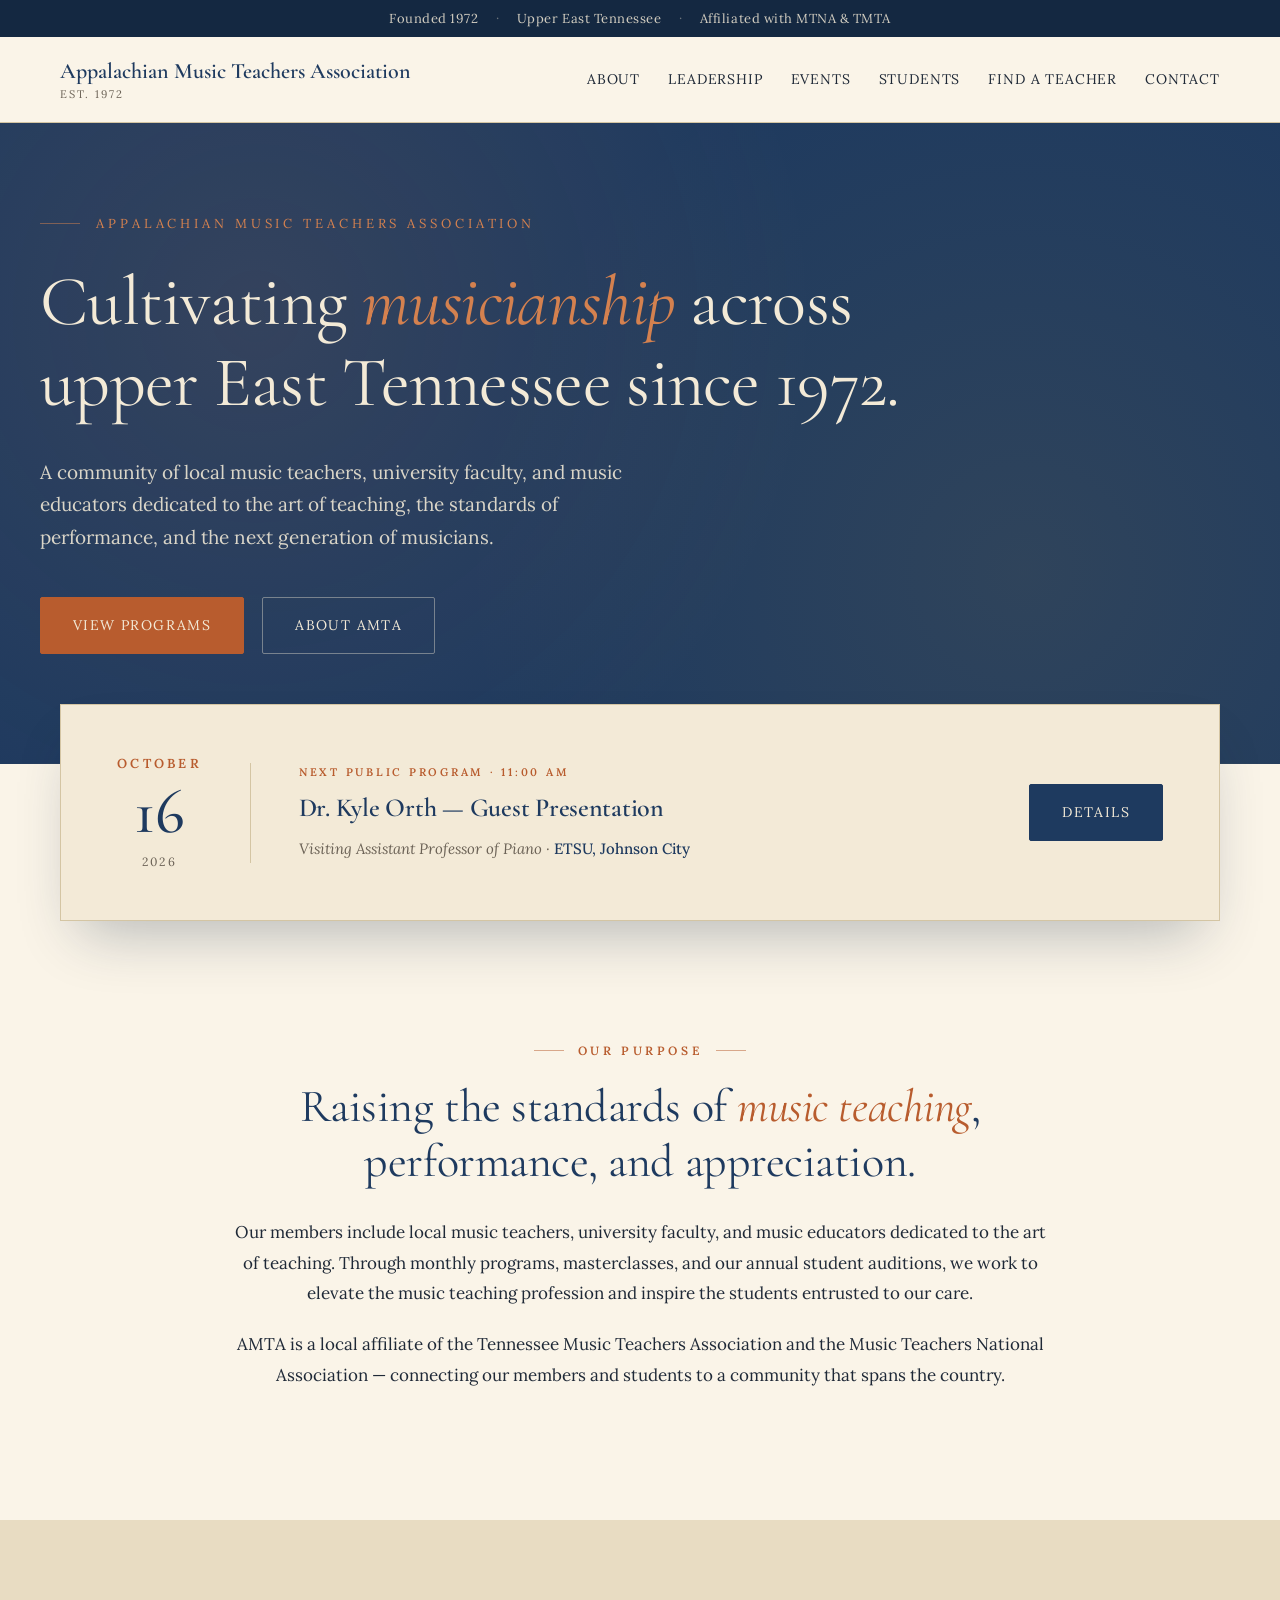
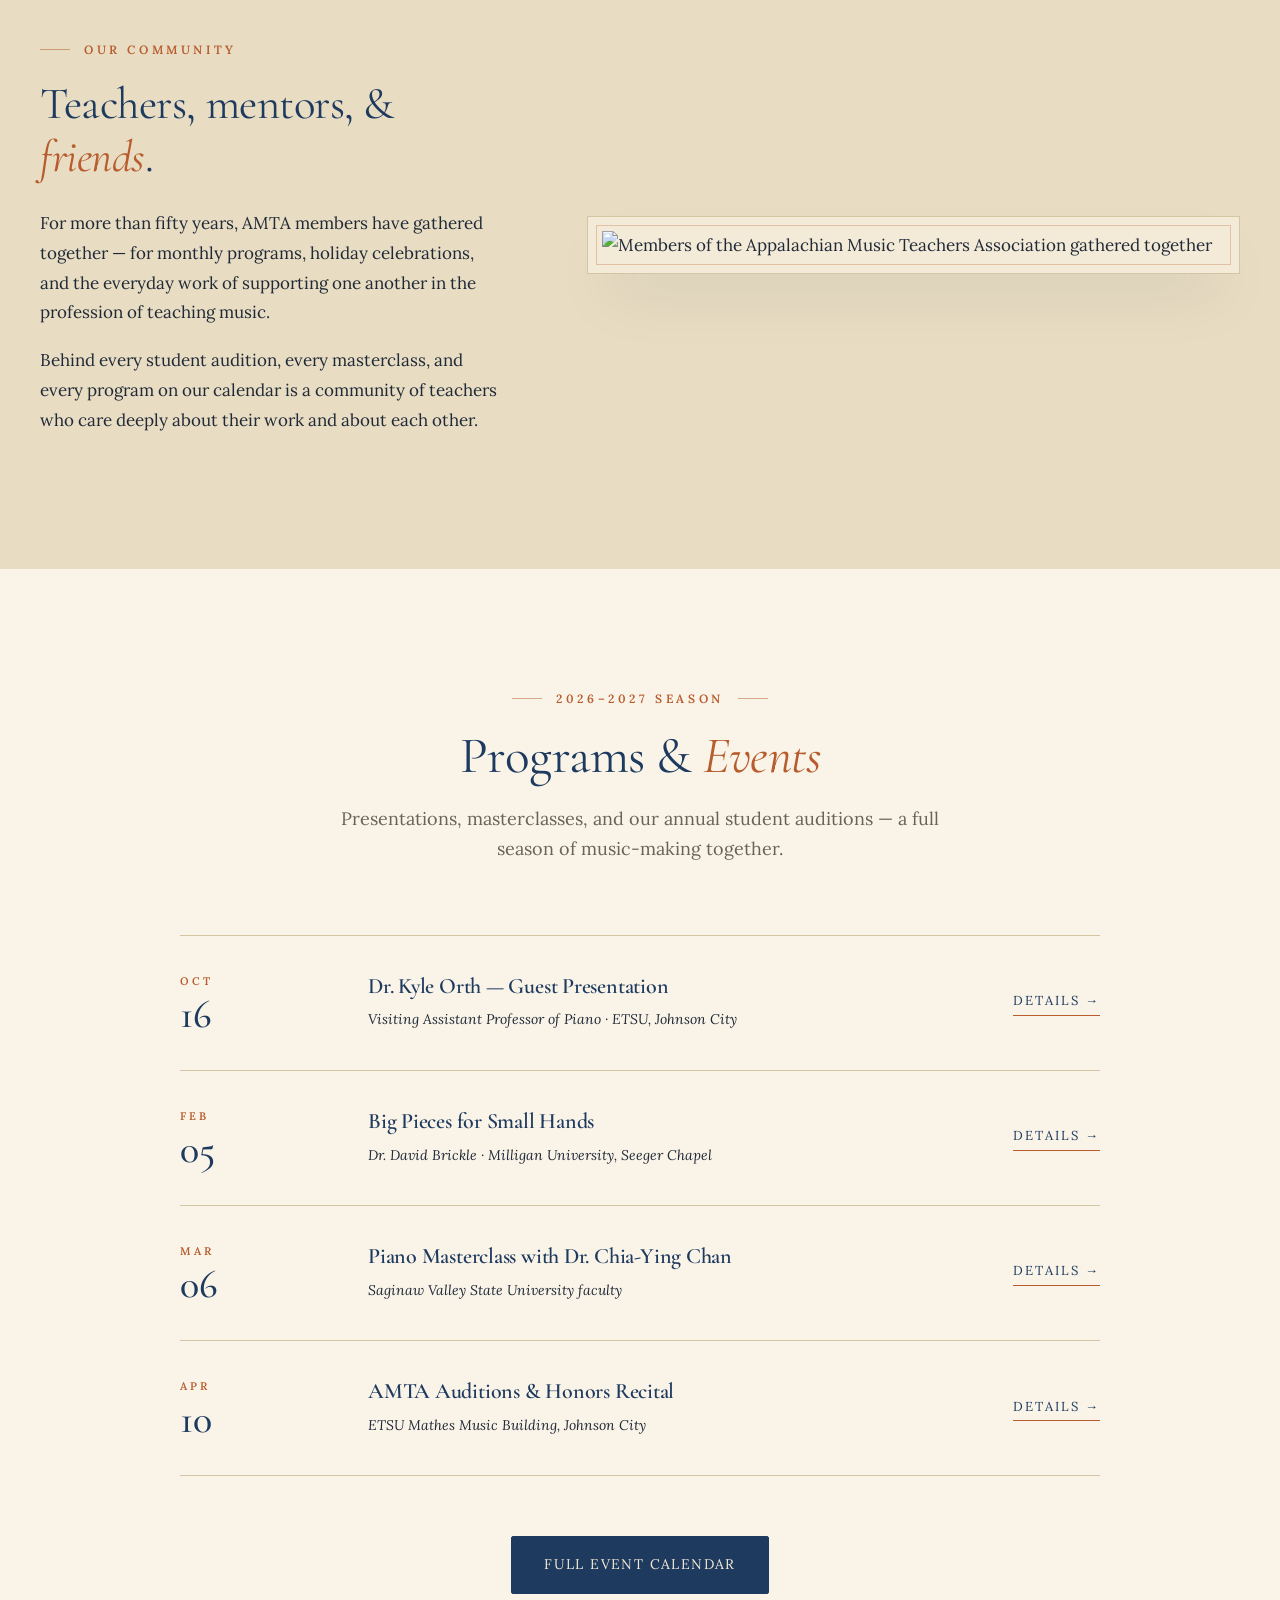
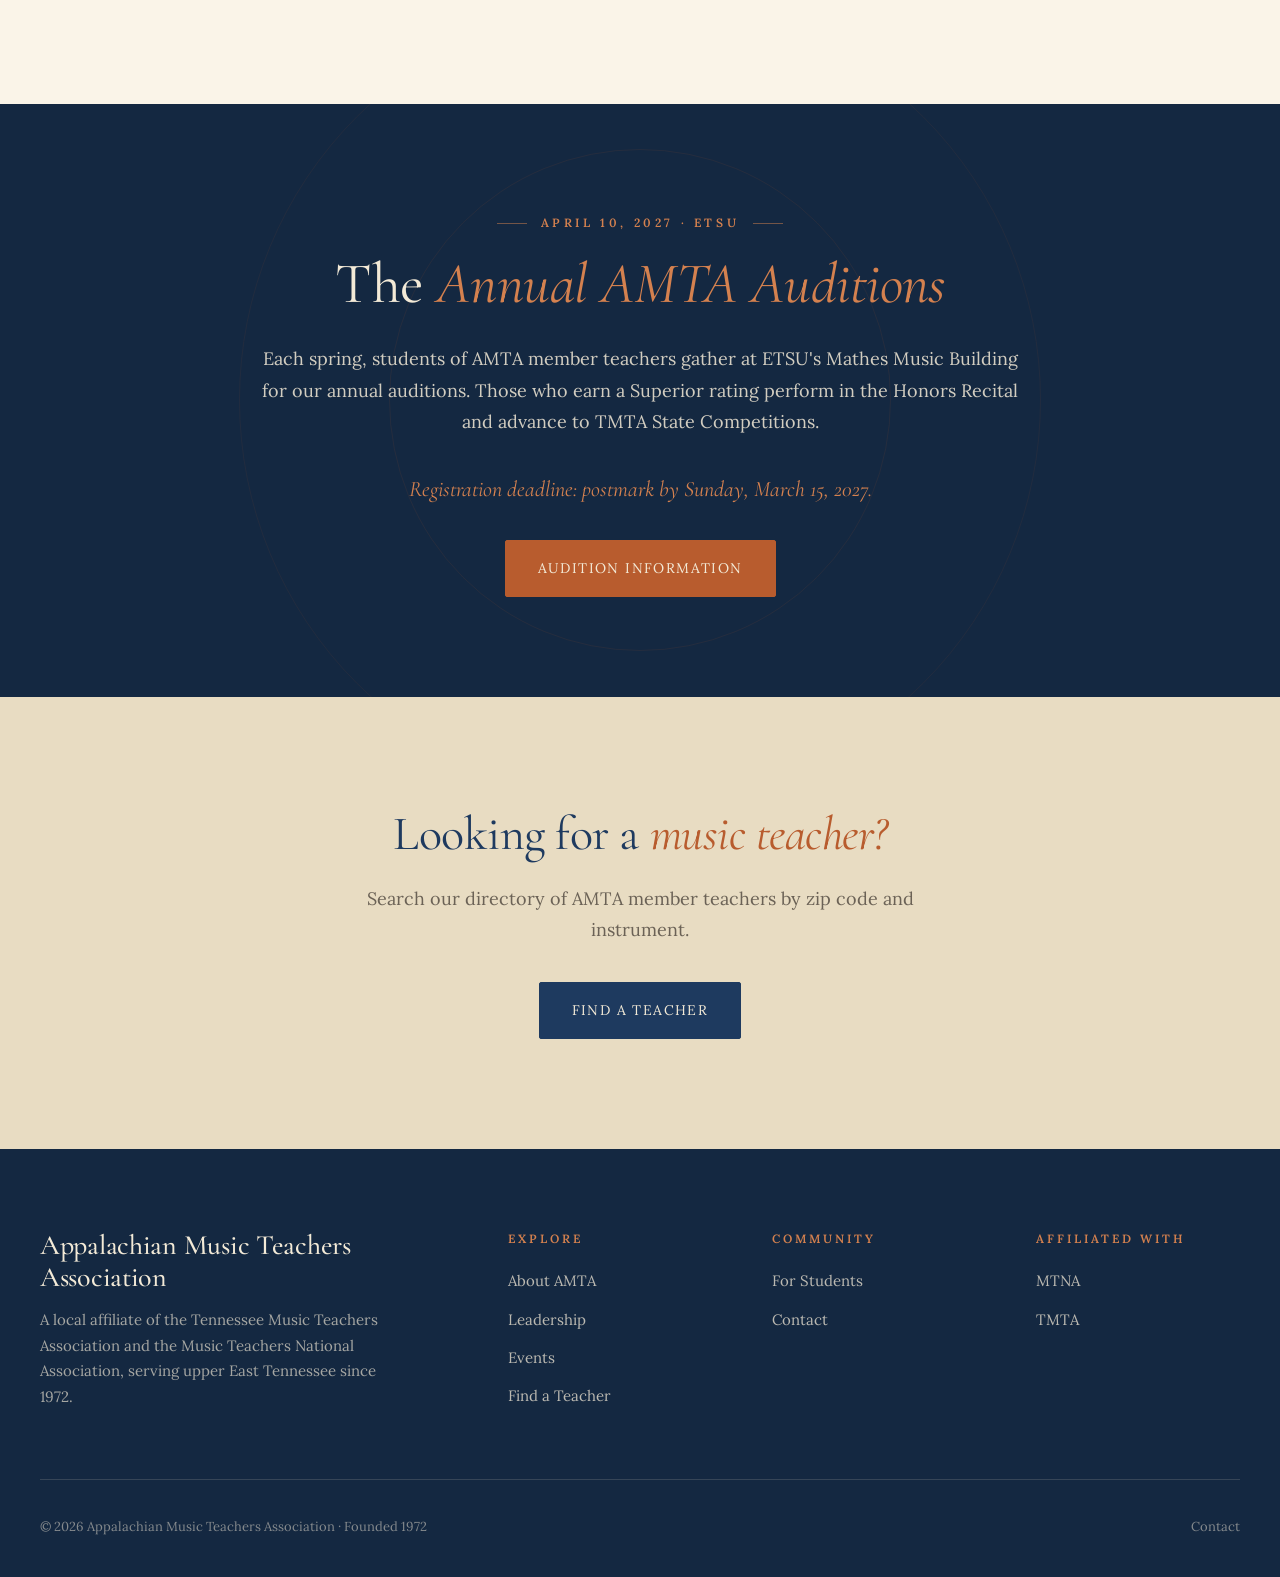
==== index.html @ de0e3c8d "Add files via upload" ====
<!DOCTYPE html>
<html lang="en">
<head>
<meta charset="UTF-8">
<meta name="viewport" content="width=device-width, initial-scale=1.0">
<title>Appalachian Music Teachers Association</title>
<meta name="description" content="The Appalachian Music Teachers Association (AMTA), founded 1972, serves music teachers and students across upper East Tennessee.">
<link rel="preconnect" href="https://fonts.googleapis.com">
<link rel="preconnect" href="https://fonts.gstatic.com" crossorigin>
<link href="https://fonts.googleapis.com/css2?family=Cormorant+Garamond:ital,wght@0,400;0,500;0,600;0,700;1,400;1,500&family=Lora:ital,wght@0,400;0,500;0,600;1,400&display=swap" rel="stylesheet">
<link rel="stylesheet" href="styles.css">
<style>
.hero {
  background: var(--navy);
  color: var(--cream);
  padding: 90px 40px 110px;
  position: relative;
  overflow: hidden;
}
.hero::before {
  content: '';
  position: absolute;
  inset: 0;
  background-image:
    radial-gradient(circle at 20% 30%, rgba(212, 129, 79, 0.12) 0%, transparent 50%),
    radial-gradient(circle at 80% 70%, rgba(200, 154, 58, 0.10) 0%, transparent 50%);
  pointer-events: none;
}
.hero::after {
  content: '';
  position: absolute;
  bottom: 0; left: 0; right: 0;
  height: 1px;
  background: linear-gradient(to right, transparent, var(--goldenrod-soft), transparent);
  opacity: 0.5;
}
.hero-inner { max-width: 1240px; margin: 0 auto; position: relative; z-index: 1; }
.hero-eyebrow {
  font-family: var(--body);
  font-size: 13px;
  letter-spacing: 0.3em;
  text-transform: uppercase;
  color: var(--orange-soft);
  margin-bottom: 28px;
  display: flex;
  align-items: center;
  gap: 16px;
}
.hero-eyebrow::before {
  content: '';
  flex: 0 0 40px;
  height: 1px;
  background: var(--orange-soft);
  opacity: 0.5;
}
.hero h1 {
  font-size: clamp(2.4rem, 5.5vw, 4.6rem);
  font-weight: 400;
  margin-bottom: 32px;
  max-width: 900px;
}
.hero h1 em { font-style: italic; color: var(--orange-soft); font-weight: 400; }
.hero-lede {
  font-size: 19px;
  line-height: 1.7;
  max-width: 640px;
  color: rgba(243, 234, 215, 0.88);
  margin-bottom: 44px;
}
.hero-actions { display: flex; gap: 18px; flex-wrap: wrap; }

.next-event {
  max-width: 1240px;
  margin: -60px auto 0;
  padding: 0 40px;
  position: relative;
  z-index: 5;
}
.event-card {
  background: var(--cream);
  border: 1px solid var(--rule);
  padding: 48px 56px;
  display: grid;
  grid-template-columns: auto 1px 1fr auto;
  gap: 48px;
  align-items: center;
  box-shadow: 0 30px 60px -20px rgba(20, 40, 65, 0.30);
}
.event-date { text-align: center; flex-shrink: 0; }
.event-date .month {
  font-family: var(--body);
  font-size: 13px;
  letter-spacing: 0.25em;
  text-transform: uppercase;
  color: var(--orange);
  margin-bottom: 6px;
  font-weight: 600;
}
.event-date .day {
  font-family: var(--display);
  font-size: 64px;
  font-weight: 500;
  color: var(--navy);
  line-height: 1;
}
.event-date .year {
  font-family: var(--body);
  font-size: 12px;
  letter-spacing: 0.2em;
  color: var(--muted);
  margin-top: 8px;
}
.event-divider { width: 1px; height: 100px; background: var(--rule); }
.event-content .label {
  font-family: var(--body);
  font-size: 11px;
  letter-spacing: 0.25em;
  text-transform: uppercase;
  color: var(--orange);
  margin-bottom: 10px;
  font-weight: 600;
}
.event-content h3 {
  font-size: 26px;
  color: var(--navy);
  margin-bottom: 12px;
  font-weight: 600;
  line-height: 1.3;
}
.event-content .meta { font-size: 15px; color: var(--muted); font-style: italic; }
.event-content .meta strong { color: var(--navy); font-style: normal; font-weight: 500; }

.about { background: var(--paper); }
.about-inner { max-width: 820px; margin: 0 auto; text-align: center; }
.about-inner .section-eyebrow { justify-content: center; }
.about-inner h2 {
  font-size: clamp(2rem, 3.6vw, 3rem);
  color: var(--navy);
  font-weight: 400;
  margin-bottom: 28px;
  line-height: 1.2;
}
.about-inner h2 em { font-style: italic; color: var(--orange); }
.about-inner p { font-size: 17px; line-height: 1.8; color: var(--ink); margin-bottom: 20px; }
.about-inner p.lede {
  font-size: 20px;
  font-style: italic;
  color: var(--navy);
  margin-bottom: 28px;
  font-family: var(--display);
  font-weight: 500;
}

/* Group photo section */
.community-photo { background: var(--cream-warm); padding: 110px 40px; position: relative; overflow: hidden; }
.community-inner {
  max-width: 1240px;
  margin: 0 auto;
  display: grid;
  grid-template-columns: 1fr 1.4fr;
  gap: 80px;
  align-items: center;
}
.community-text .section-eyebrow { justify-content: flex-start; }
.community-text .section-eyebrow::after { display: none; }
.community-text h2 {
  font-size: clamp(2rem, 3.6vw, 2.8rem);
  color: var(--navy);
  font-weight: 400;
  margin-bottom: 24px;
  line-height: 1.2;
}
.community-text h2 em { font-style: italic; color: var(--orange); }
.community-text p { font-size: 17px; line-height: 1.75; color: var(--ink); margin-bottom: 18px; }
.community-text p.caption {
  font-family: var(--display);
  font-style: italic;
  color: var(--muted);
  font-size: 15px;
  margin-top: 24px;
}
.community-photo-frame {
  position: relative;
  padding: 14px;
  background: var(--cream);
  border: 1px solid var(--rule);
  box-shadow: 0 30px 60px -25px rgba(20, 40, 65, 0.35);
}
.community-photo-frame::before {
  content: '';
  position: absolute;
  inset: 8px;
  border: 1px solid var(--orange);
  opacity: 0.3;
  pointer-events: none;
  z-index: 2;
}
.community-photo-frame img {
  display: block;
  width: 100%;
  height: auto;
  position: relative;
  z-index: 1;
}
@media (max-width: 960px) {
  .community-inner { grid-template-columns: 1fr; gap: 50px; }
  .community-text { text-align: center; }
  .community-text .section-eyebrow { justify-content: center; }
  .community-text .section-eyebrow::after { display: inline-block; }
}

.programs { background: var(--paper); position: relative; }
.programs-list { max-width: 920px; margin: 0 auto; }
.program-row {
  display: grid;
  grid-template-columns: 140px 1fr auto;
  gap: 48px;
  align-items: start;
  padding: 36px 0;
  border-top: 1px solid var(--rule);
  transition: background 0.3s ease;
}
.program-row:last-child { border-bottom: 1px solid var(--rule); }
.program-row:hover { background: rgba(232, 220, 194, 0.35); padding-left: 12px; padding-right: 12px; }
.program-date { font-family: var(--display); }
.program-date .pd-month {
  font-family: var(--body);
  font-size: 11px;
  letter-spacing: 0.25em;
  text-transform: uppercase;
  color: var(--orange);
  margin-bottom: 4px;
  font-weight: 600;
}
.program-date .pd-day { font-size: 40px; font-weight: 500; color: var(--navy); line-height: 1; }
.program-info h4 { font-size: 22px; color: var(--navy); margin-bottom: 8px; font-weight: 600; line-height: 1.3; }
.program-info p { font-size: 15px; color: var(--muted); line-height: 1.6; }
.program-info .presenter { font-style: italic; color: var(--ink); margin-top: 6px; font-size: 14px; }
.program-cta {
  align-self: center;
  font-family: var(--body);
  font-size: 13px;
  letter-spacing: 0.15em;
  text-transform: uppercase;
  color: var(--navy);
  border-bottom: 1px solid var(--orange);
  padding-bottom: 3px;
  white-space: nowrap;
  transition: color 0.2s ease;
}
.program-cta:hover { color: var(--orange); }
.programs-footer { text-align: center; margin-top: 60px; }

.auditions {
  background: var(--navy-deep);
  color: var(--cream);
  padding: 100px 40px;
  position: relative;
  overflow: hidden;
}
.auditions::before, .auditions::after {
  content: '';
  position: absolute;
  top: 50%; left: 50%;
  transform: translate(-50%, -50%);
  border: 1px solid var(--orange);
  border-radius: 50%;
  pointer-events: none;
}
.auditions::before { width: 800px; height: 800px; opacity: 0.08; }
.auditions::after { width: 500px; height: 500px; opacity: 0.10; }
.auditions-inner { max-width: 760px; margin: 0 auto; text-align: center; position: relative; z-index: 1; }
.auditions .section-eyebrow { color: var(--orange-soft); }
.auditions .section-eyebrow::before, .auditions .section-eyebrow::after { background: var(--orange-soft); }
.auditions h2 {
  font-size: clamp(2.2rem, 4.5vw, 3.6rem);
  color: var(--cream);
  font-weight: 400;
  margin-bottom: 26px;
}
.auditions h2 em { font-style: italic; color: var(--orange-soft); }
.auditions p {
  font-size: 18px;
  line-height: 1.75;
  color: rgba(243, 234, 215, 0.85);
  margin-bottom: 16px;
}
.auditions .deadline {
  font-family: var(--display);
  font-style: italic;
  font-size: 22px;
  color: var(--orange-soft);
  margin: 32px 0;
}

.directory-teaser { background: var(--cream-warm); text-align: center; }
.directory-teaser h2 {
  font-size: clamp(2rem, 3.8vw, 3rem);
  color: var(--navy);
  font-weight: 400;
  margin-bottom: 22px;
}
.directory-teaser h2 em { font-style: italic; color: var(--orange); }
.directory-teaser p {
  font-size: 18px;
  color: var(--muted);
  max-width: 580px;
  margin: 0 auto 36px;
  line-height: 1.7;
}

@media (max-width: 960px) {
  .hero { padding: 60px 24px 90px; }
  .next-event { padding: 0 24px; }
  .event-card { grid-template-columns: 1fr; gap: 24px; padding: 36px 28px; text-align: center; }
  .event-divider { display: none; }
  .event-content h3 { font-size: 22px; }
  .program-row { grid-template-columns: 1fr; gap: 12px; padding: 28px 0; }
  .program-row:hover { padding-left: 0; padding-right: 0; }
  .program-date { display: flex; align-items: baseline; gap: 12px; }
  .program-date .pd-day { font-size: 28px; }
  .program-cta { justify-self: start; }
  .auditions { padding: 70px 24px; }
  .auditions::before, .auditions::after { display: none; }
  .community-photo { padding: 70px 24px; }
}
@media (max-width: 540px) {
  .hero-actions { flex-direction: column; }
}
</style>
</head>
<body>

<div class="topbar">
  <span>Founded 1972</span>
  <span class="sep">·</span>
  <span>Upper East Tennessee</span>
  <span class="sep">·</span>
  <span>Affiliated with MTNA &amp; TMTA</span>
</div>

<header class="header">
  <div class="header-inner">
    <a href="index.html" class="brand">
      <div class="brand-text">
        <span class="full">Appalachian Music Teachers Association</span>
        <span class="sub">Est. 1972</span>
      </div>
    </a>
    <button class="menu-toggle" aria-label="Toggle menu" onclick="document.querySelector('nav.primary').classList.toggle('open')">
      <svg fill="none" stroke="currentColor" stroke-width="1.5" viewBox="0 0 24 24"><path stroke-linecap="round" d="M3.75 6.75h16.5M3.75 12h16.5m-16.5 5.25h16.5"/></svg>
    </button>
    <nav class="primary">
      <a href="about.html">About</a>
      <a href="executive-committee.html">Leadership</a>
      <a href="events.html">Events</a>
      <a href="for-students.html">Students</a>
      <a href="resources.html">Find a Teacher</a>
      <a href="contact.html">Contact</a>
    </nav>
  </div>
</header>

<section class="hero">
  <div class="hero-inner">
    <div class="hero-eyebrow anim-1">Appalachian Music Teachers Association</div>
    <h1 class="anim-2">Cultivating <em>musicianship</em> across upper East Tennessee since 1972.</h1>
    <p class="hero-lede anim-3">A community of local music teachers, university faculty, and music educators dedicated to the art of teaching, the standards of performance, and the next generation of musicians.</p>
    <div class="hero-actions anim-4">
      <a href="events.html" class="btn btn-primary">View Programs</a>
      <a href="about.html" class="btn btn-ghost">About AMTA</a>
    </div>
  </div>
</section>

<div class="next-event">
  <div class="event-card anim-5">
    <div class="event-date">
      <div class="month">October</div>
      <div class="day">16</div>
      <div class="year">2026</div>
    </div>
    <div class="event-divider"></div>
    <div class="event-content">
      <div class="label">Next Public Program · 11:00 AM</div>
      <h3>Dr. Kyle Orth — Guest Presentation</h3>
      <p class="meta">Visiting Assistant Professor of Piano · <strong>ETSU, Johnson City</strong></p>
    </div>
    <a href="events.html" class="btn btn-dark">Details</a>
  </div>
</div>

<section class="about" id="about">
  <div class="about-inner">
    <div class="section-eyebrow">Our Purpose</div>
    <h2>Raising the standards of <em>music teaching</em>, performance, and appreciation.</h2>
    <p class="lede"></p>
    <p>Our members include local music teachers, university faculty, and music educators dedicated to the art of teaching. Through monthly programs, masterclasses, and our annual student auditions, we work to elevate the music teaching profession and inspire the students entrusted to our care.</p>
    <p>AMTA is a local affiliate of the Tennessee Music Teachers Association and the Music Teachers National Association — connecting our members and students to a community that spans the country.</p>
  </div>
</section>

<section class="community-photo">
  <div class="community-inner">
    <div class="community-text">
      <div class="section-eyebrow">Our Community</div>
      <h2>Teachers, mentors, &amp; <em>friends</em>.</h2>
      <p>For more than fifty years, AMTA members have gathered together — for monthly programs, holiday celebrations, and the everyday work of supporting one another in the profession of teaching music.</p>
      <p>Behind every student audition, every masterclass, and every program on our calendar is a community of teachers who care deeply about their work and about each other.</p>
      <p class="caption"></p>
    </div>
    <div class="community-photo-frame">
      <img src="images/amta-group.jpg" alt="Members of the Appalachian Music Teachers Association gathered together" loading="lazy">
    </div>
  </div>
</section>

<section class="programs" id="programs">
  <div class="container">
    <div class="section-head">
      <div class="section-eyebrow">2026–2027 Season</div>
      <h2>Programs &amp; <em>Events</em></h2>
      <p>Presentations, masterclasses, and our annual student auditions — a full season of music-making together.</p>
    </div>
    <div class="programs-list">

      <div class="program-row">
        <div class="program-date">
          <div class="pd-month">Oct</div>
          <div class="pd-day">16</div>
        </div>
        <div class="program-info">
          <h4>Dr. Kyle Orth — Guest Presentation</h4>
          <p class="presenter">Visiting Assistant Professor of Piano · ETSU, Johnson City</p>
        </div>
        <a href="events.html" class="program-cta">Details →</a>
      </div>

      <div class="program-row">
        <div class="program-date">
          <div class="pd-month">Feb</div>
          <div class="pd-day">05</div>
        </div>
        <div class="program-info">
          <h4>Big Pieces for Small Hands</h4>
          <p class="presenter">Dr. David Brickle · Milligan University, Seeger Chapel</p>
        </div>
        <a href="events.html" class="program-cta">Details →</a>
      </div>

      <div class="program-row">
        <div class="program-date">
          <div class="pd-month">Mar</div>
          <div class="pd-day">06</div>
        </div>
        <div class="program-info">
          <h4>Piano Masterclass with Dr. Chia-Ying Chan</h4>
          <p class="presenter">Saginaw Valley State University faculty</p>
        </div>
        <a href="events.html" class="program-cta">Details →</a>
      </div>

      <div class="program-row">
        <div class="program-date">
          <div class="pd-month">Apr</div>
          <div class="pd-day">10</div>
        </div>
        <div class="program-info">
          <h4>AMTA Auditions &amp; Honors Recital</h4>
          <p class="presenter">ETSU Mathes Music Building, Johnson City</p>
        </div>
        <a href="events.html" class="program-cta">Details →</a>
      </div>

    </div>
    <div class="programs-footer">
      <a href="events.html" class="btn btn-dark">Full Event Calendar</a>
    </div>
  </div>
</section>

<section class="auditions">
  <div class="auditions-inner">
    <div class="section-eyebrow">April 10, 2027 · ETSU</div>
    <h2>The <em>Annual AMTA Auditions</em></h2>
    <p>Each spring, students of AMTA member teachers gather at ETSU's Mathes Music Building for our annual auditions. Those who earn a Superior rating perform in the Honors Recital and advance to TMTA State Competitions.</p>
    <p class="deadline">Registration deadline: postmark by Sunday, March 15, 2027.</p>
    <a href="for-students.html" class="btn btn-primary">Audition Information</a>
  </div>
</section>

<section class="directory-teaser">
  <div class="container">
    <h2>Looking for a <em>music teacher?</em></h2>
    <p>Search our directory of AMTA member teachers by zip code and instrument.</p>
    <a href="resources.html" class="btn btn-dark">Find a Teacher</a>
  </div>
</section>

<footer>
  <div class="footer-inner">
    <div class="footer-grid">
      <div class="footer-brand">
        <h4>Appalachian Music Teachers Association</h4>
        <p>A local affiliate of the Tennessee Music Teachers Association and the Music Teachers National Association, serving upper East Tennessee since 1972.</p>
      </div>
      <div class="footer-col">
        <h5>Explore</h5>
        <ul>
          <li><a href="about.html">About AMTA</a></li>
          <li><a href="executive-committee.html">Leadership</a></li>
          <li><a href="events.html">Events</a></li>
          <li><a href="resources.html">Find a Teacher</a></li>
        </ul>
      </div>
      <div class="footer-col">
        <h5>Community</h5>
        <ul>
          <li><a href="for-students.html">For Students</a></li>
          <li><a href="contact.html">Contact</a></li>
        </ul>
      </div>
      <div class="footer-col">
        <h5>Affiliated With</h5>
        <ul>
          <li><a href="https://www.mtna.org" target="_blank" rel="noopener">MTNA</a></li>
          <li><a href="https://www.tnmta.org" target="_blank" rel="noopener">TMTA</a></li>
        </ul>
      </div>
    </div>
    <div class="footer-base">
      <span>© 2026 Appalachian Music Teachers Association · Founded 1972</span>
      <div class="affiliations">
        <a href="contact.html">Contact</a>
      </div>
    </div>
  </div>
</footer>

</body>
</html>
---- styles.css ----
/* ═══════════════════════════════════════════════════════════
   AMTA — Shared Styles
   Navy + Burnt Orange + Cream
   ═══════════════════════════════════════════════════════════ */

:root {
  /* Core palette — navy dominant */
  --navy: #1e3a5f;
  --navy-deep: #142841;
  --navy-soft: #2c5380;
  --navy-mist: #4a6b8e;

  /* Warm accents */
  --orange: #b85c2e;
  --orange-soft: #d4814f;
  --goldenrod: #c89a3a;
  --goldenrod-soft: #dfbf73;

  /* Neutrals */
  --cream: #f3ead7;
  --cream-warm: #e8dcc2;
  --paper: #faf4e8;
  --ink: #1f2937;
  --muted: #6b6256;
  --rule: #d4c5a3;

  --display: 'Cormorant Garamond', Georgia, serif;
  --body: 'Lora', Georgia, serif;
}

* { margin: 0; padding: 0; box-sizing: border-box; }
html { scroll-behavior: smooth; }
body {
  font-family: var(--body);
  font-size: 17px;
  line-height: 1.65;
  color: var(--ink);
  background: var(--paper);
  -webkit-font-smoothing: antialiased;
  -moz-osx-font-smoothing: grayscale;
}
h1, h2, h3, h4 {
  font-family: var(--display);
  font-weight: 500;
  letter-spacing: -0.01em;
  line-height: 1.15;
}
a { color: inherit; text-decoration: none; }
img { max-width: 100%; display: block; }

/* Placeholder marker — visually obvious so you know what to fill in */
.placeholder {
  background: rgba(184, 92, 46, 0.10);
  border: 1px dashed rgba(184, 92, 46, 0.50);
  padding: 2px 8px;
  border-radius: 2px;
  font-family: var(--body);
  font-style: italic;
  color: var(--orange);
  font-size: 0.92em;
}
.placeholder-block {
  background: rgba(184, 92, 46, 0.08);
  border: 1px dashed rgba(184, 92, 46, 0.45);
  padding: 18px 22px;
  border-radius: 2px;
  font-style: italic;
  color: var(--orange);
  font-size: 0.95em;
  margin: 16px 0;
}

/* Top bar */
.topbar {
  background: var(--navy-deep);
  color: var(--cream);
  font-family: var(--body);
  font-size: 13px;
  letter-spacing: 0.04em;
  padding: 8px 0;
  text-align: center;
}
.topbar span { opacity: 0.85; }
.topbar .sep { margin: 0 14px; opacity: 0.4; }

/* Header */
.header {
  background: var(--paper);
  border-bottom: 1px solid var(--rule);
  position: sticky;
  top: 0;
  z-index: 100;
}
.header-inner {
  max-width: 1240px;
  margin: 0 auto;
  padding: 22px 40px;
  display: flex;
  align-items: center;
  justify-content: space-between;
  gap: 40px;
}
.brand { display: flex; align-items: center; gap: 16px; flex-shrink: 0; }
.brand-text { display: flex; flex-direction: column; line-height: 1.1; }
.brand-text .full {
  font-family: var(--display);
  font-size: 22px;
  font-weight: 600;
  color: var(--navy);
}
.brand-text .sub {
  font-family: var(--body);
  font-size: 11px;
  letter-spacing: 0.18em;
  text-transform: uppercase;
  color: var(--muted);
  margin-top: 4px;
}

nav.primary { display: flex; gap: 28px; align-items: center; }
nav.primary a {
  font-family: var(--body);
  font-size: 14px;
  letter-spacing: 0.06em;
  text-transform: uppercase;
  color: var(--ink);
  position: relative;
  padding: 4px 0;
  transition: color 0.2s ease;
}
nav.primary a::after {
  content: '';
  position: absolute;
  bottom: -2px;
  left: 0;
  right: 0;
  height: 1px;
  background: var(--orange);
  transform: scaleX(0);
  transition: transform 0.3s ease;
  transform-origin: center;
}
nav.primary a:hover { color: var(--navy); }
nav.primary a:hover::after { transform: scaleX(1); }
nav.primary a.active { color: var(--navy); }
nav.primary a.active::after { transform: scaleX(1); }

.menu-toggle {
  display: none;
  background: none;
  border: none;
  cursor: pointer;
  padding: 8px;
  color: var(--navy);
}
.menu-toggle svg { width: 26px; height: 26px; }

/* Buttons */
.btn {
  display: inline-block;
  padding: 16px 32px;
  font-family: var(--body);
  font-size: 14px;
  letter-spacing: 0.1em;
  text-transform: uppercase;
  border: 1px solid transparent;
  cursor: pointer;
  transition: all 0.25s ease;
  border-radius: 2px;
  text-align: center;
}
.btn-primary {
  background: var(--orange);
  color: var(--cream);
  border-color: var(--orange);
}
.btn-primary:hover { background: var(--orange-soft); border-color: var(--orange-soft); }
.btn-dark {
  background: var(--navy);
  color: var(--cream);
  border-color: var(--navy);
}
.btn-dark:hover { background: var(--navy-soft); border-color: var(--navy-soft); }
.btn-ghost {
  background: transparent;
  color: var(--cream);
  border-color: rgba(243, 234, 215, 0.4);
}
.btn-ghost:hover { border-color: var(--cream); background: rgba(243, 234, 215, 0.05); }
.btn-outline {
  background: transparent;
  color: var(--navy);
  border-color: var(--navy);
}
.btn-outline:hover { background: var(--navy); color: var(--cream); }

/* Sections */
section { padding: 110px 40px; }
.container { max-width: 1240px; margin: 0 auto; }
.container-narrow { max-width: 920px; margin: 0 auto; }

.section-head { text-align: center; margin-bottom: 70px; }
.section-eyebrow {
  font-family: var(--body);
  font-size: 12px;
  letter-spacing: 0.3em;
  text-transform: uppercase;
  color: var(--orange);
  margin-bottom: 18px;
  display: inline-flex;
  align-items: center;
  gap: 14px;
  font-weight: 600;
}
.section-eyebrow::before, .section-eyebrow::after {
  content: '';
  width: 30px;
  height: 1px;
  background: var(--orange);
  opacity: 0.5;
}
.section-head h2 {
  font-size: clamp(2.2rem, 4vw, 3.4rem);
  color: var(--navy);
  font-weight: 400;
  margin-bottom: 18px;
}
.section-head h2 em { font-style: italic; color: var(--orange); }
.section-head p {
  font-size: 18px;
  color: var(--muted);
  max-width: 620px;
  margin: 0 auto;
  line-height: 1.7;
}

/* Page Header */
.page-header {
  background: var(--navy);
  color: var(--cream);
  padding: 90px 40px 100px;
  text-align: center;
  position: relative;
  overflow: hidden;
}
.page-header::before {
  content: '';
  position: absolute;
  inset: 0;
  background-image:
    radial-gradient(circle at 20% 30%, rgba(212, 129, 79, 0.10) 0%, transparent 50%),
    radial-gradient(circle at 80% 70%, rgba(200, 154, 58, 0.08) 0%, transparent 50%);
  pointer-events: none;
}
.page-header::after {
  content: '';
  position: absolute;
  bottom: 0;
  left: 50%;
  transform: translateX(-50%);
  width: 280px;
  height: 1px;
  background: linear-gradient(to right, transparent, var(--goldenrod-soft), transparent);
  opacity: 0.6;
}
.page-header-inner { max-width: 900px; margin: 0 auto; position: relative; z-index: 1; }
.page-header .breadcrumb {
  font-family: var(--body);
  font-size: 12px;
  letter-spacing: 0.25em;
  text-transform: uppercase;
  color: var(--goldenrod-soft);
  margin-bottom: 22px;
}
.page-header .breadcrumb a { opacity: 0.8; }
.page-header .breadcrumb a:hover { opacity: 1; }
.page-header .breadcrumb .sep { margin: 0 12px; opacity: 0.5; }
.page-header h1 {
  font-size: clamp(2.4rem, 5vw, 4rem);
  font-weight: 400;
  margin-bottom: 22px;
}
.page-header h1 em { font-style: italic; color: var(--orange-soft); }
.page-header p {
  font-size: 18px;
  line-height: 1.7;
  color: rgba(243, 234, 215, 0.85);
  max-width: 640px;
  margin: 0 auto;
}

/* Prose */
.prose { font-size: 17px; line-height: 1.8; color: var(--ink); }
.prose p { margin-bottom: 22px; }
.prose h2 {
  font-size: 32px;
  color: var(--navy);
  font-weight: 500;
  margin: 56px 0 22px;
}
.prose h2:first-child { margin-top: 0; }
.prose h3 {
  font-size: 24px;
  color: var(--navy);
  font-weight: 600;
  margin: 40px 0 16px;
}
.prose ul, .prose ol { margin: 0 0 22px 24px; }
.prose li { margin-bottom: 10px; }
.prose a {
  color: var(--navy);
  border-bottom: 1px solid var(--orange);
  transition: color 0.2s ease;
}
.prose a:hover { color: var(--orange); }
.prose strong { color: var(--navy); font-weight: 600; }

/* Footer */
footer {
  background: var(--navy-deep);
  color: var(--cream);
  padding: 80px 40px 40px;
}
.footer-inner { max-width: 1240px; margin: 0 auto; }
.footer-grid {
  display: grid;
  grid-template-columns: 2fr 1fr 1fr 1fr;
  gap: 60px;
  padding-bottom: 60px;
  border-bottom: 1px solid rgba(243, 234, 215, 0.15);
}
.footer-brand h4 {
  font-family: var(--display);
  font-size: 28px;
  font-weight: 500;
  margin-bottom: 14px;
}
.footer-brand p {
  font-size: 15px;
  line-height: 1.7;
  color: rgba(243, 234, 215, 0.65);
  max-width: 360px;
}
.footer-col h5 {
  font-family: var(--body);
  font-size: 12px;
  letter-spacing: 0.25em;
  text-transform: uppercase;
  color: var(--orange-soft);
  margin-bottom: 18px;
  font-weight: 600;
}
.footer-col ul { list-style: none; }
.footer-col li { margin-bottom: 10px; }
.footer-col a {
  font-size: 15px;
  color: rgba(243, 234, 215, 0.75);
  transition: color 0.2s ease;
}
.footer-col a:hover { color: var(--orange-soft); }

.footer-base {
  padding-top: 36px;
  display: flex;
  justify-content: space-between;
  align-items: center;
  font-size: 13px;
  color: rgba(243, 234, 215, 0.5);
  flex-wrap: wrap;
  gap: 16px;
}
.footer-base .affiliations { display: flex; gap: 22px; }

/* Responsive */
@media (max-width: 960px) {
  .header-inner { padding: 18px 24px; gap: 16px; }
  nav.primary {
    display: none;
    position: absolute;
    top: 100%;
    left: 0;
    right: 0;
    background: var(--paper);
    flex-direction: column;
    gap: 0;
    border-bottom: 1px solid var(--rule);
    padding: 12px 24px 24px;
  }
  nav.primary.open { display: flex; }
  nav.primary a {
    padding: 14px 0;
    border-bottom: 1px solid var(--rule);
    width: 100%;
  }
  nav.primary a:last-child { border-bottom: none; }
  .menu-toggle { display: block; }
  section { padding: 70px 24px; }
  .section-head { margin-bottom: 50px; }
  .page-header { padding: 60px 24px 70px; }
  .footer-grid { grid-template-columns: 1fr 1fr; gap: 40px 24px; }
  .footer-base { flex-direction: column; text-align: center; }
}
@media (max-width: 540px) {
  .topbar { font-size: 11px; padding: 6px 12px; }
  .topbar .sep { margin: 0 8px; }
  .footer-grid { grid-template-columns: 1fr; }
}

/* Animations */
@keyframes fadeUp {
  from { opacity: 0; transform: translateY(24px); }
  to { opacity: 1; transform: translateY(0); }
}
.anim-1 { animation: fadeUp 0.7s ease 0.1s both; }
.anim-2 { animation: fadeUp 0.7s ease 0.25s both; }
.anim-3 { animation: fadeUp 0.7s ease 0.4s both; }
.anim-4 { animation: fadeUp 0.7s ease 0.55s both; }
.anim-5 { animation: fadeUp 0.8s ease 0.7s both; }
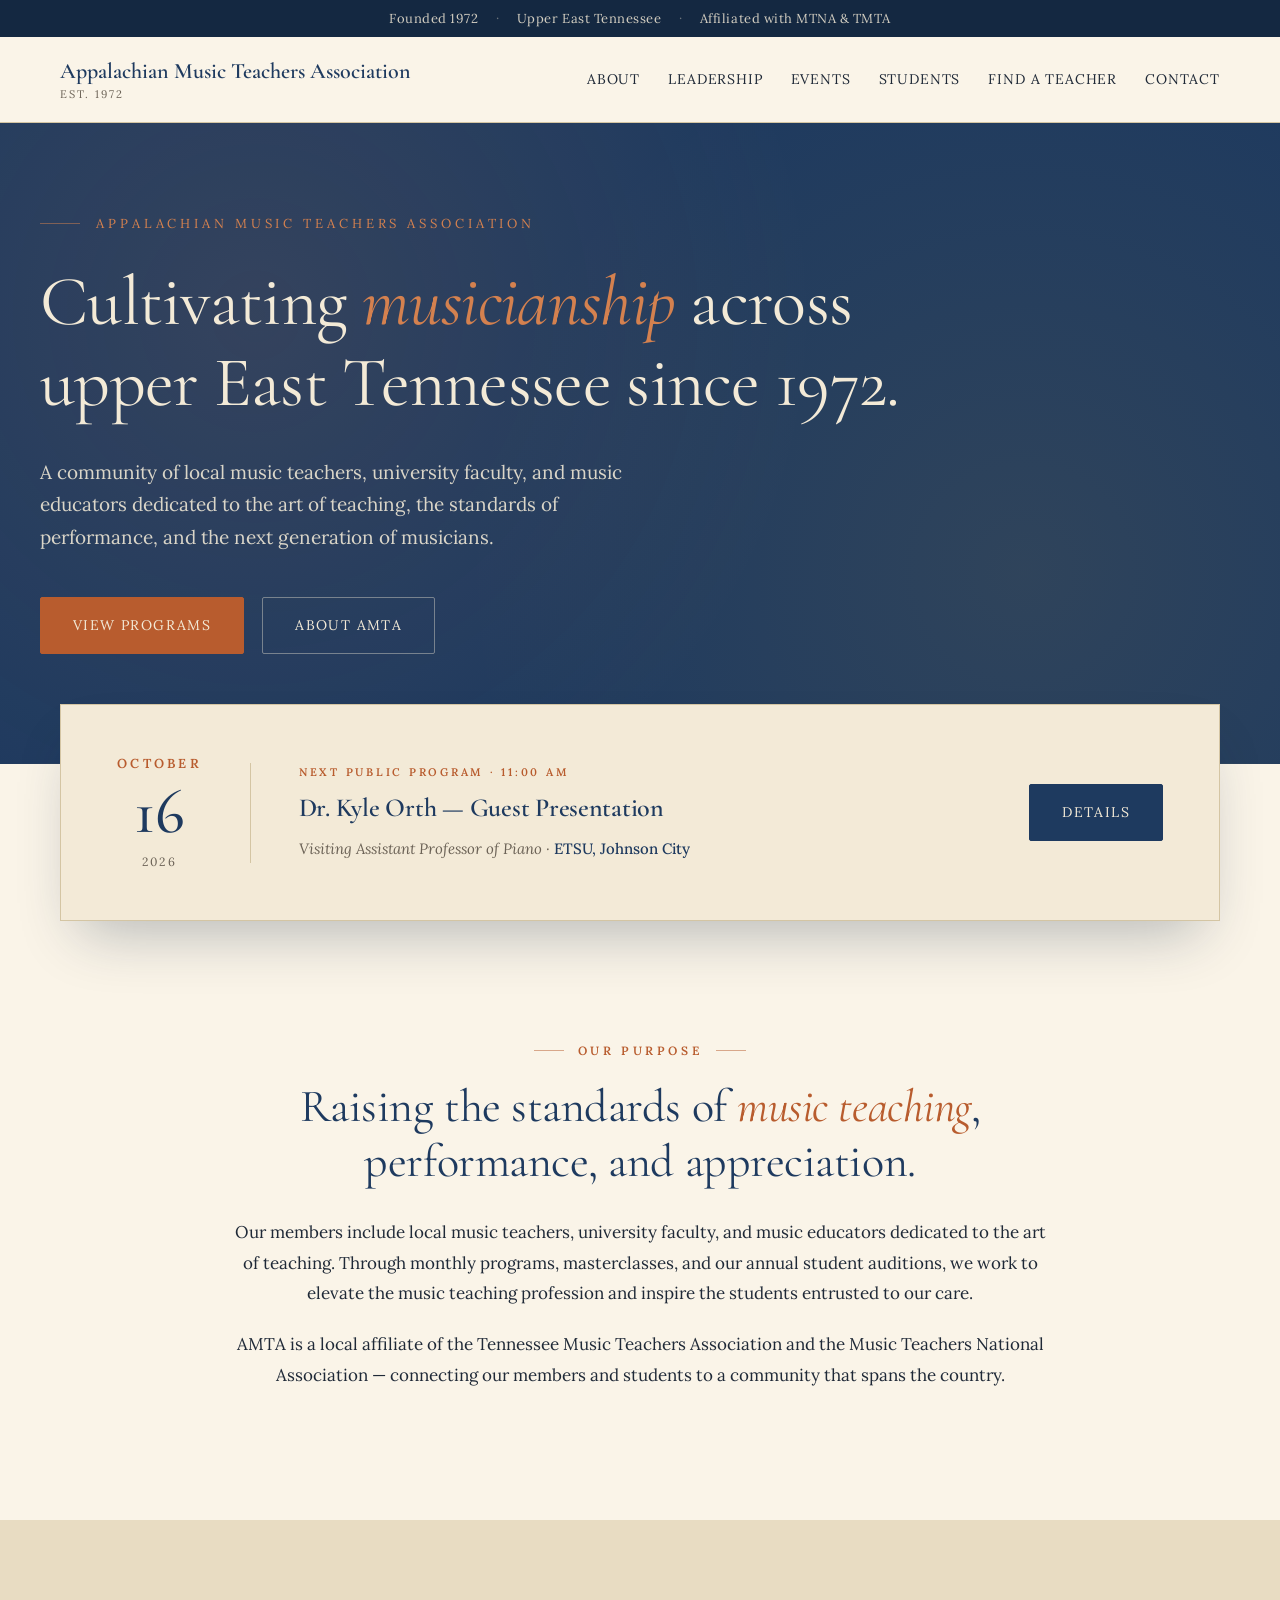
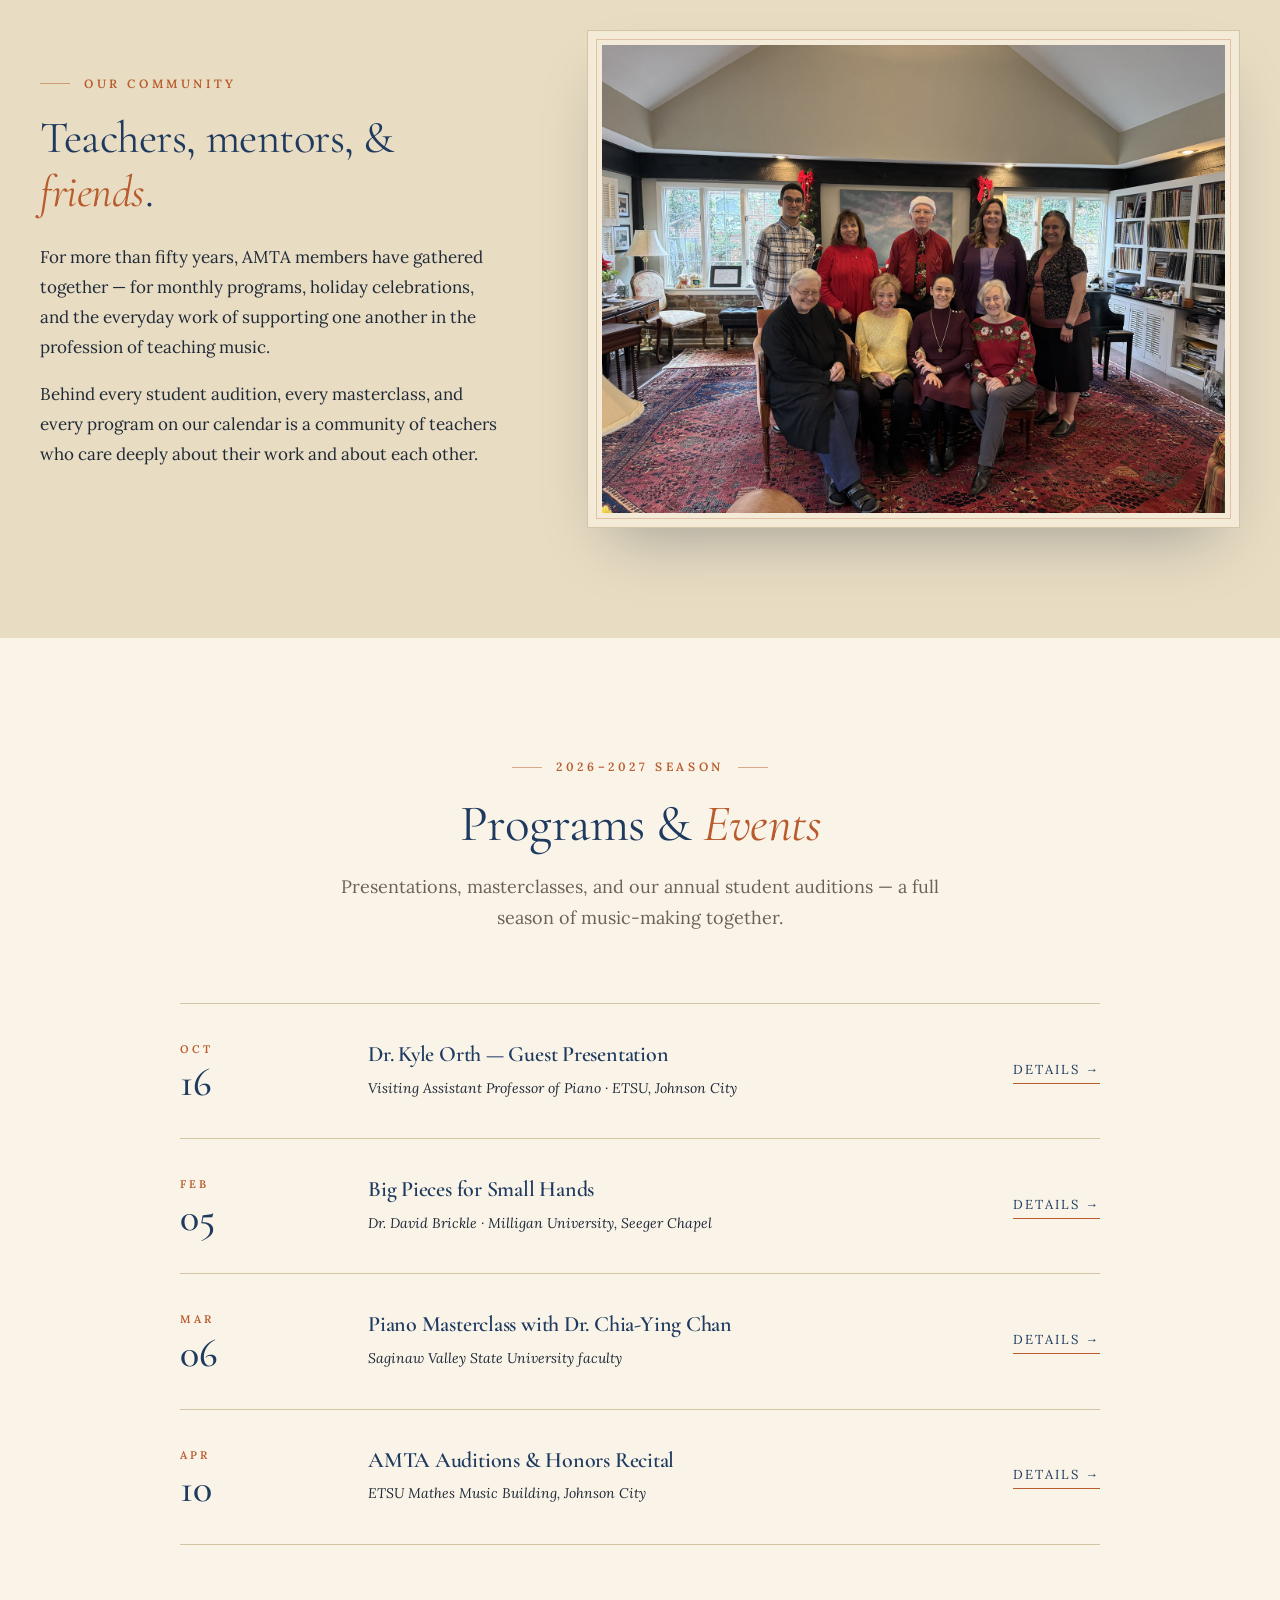
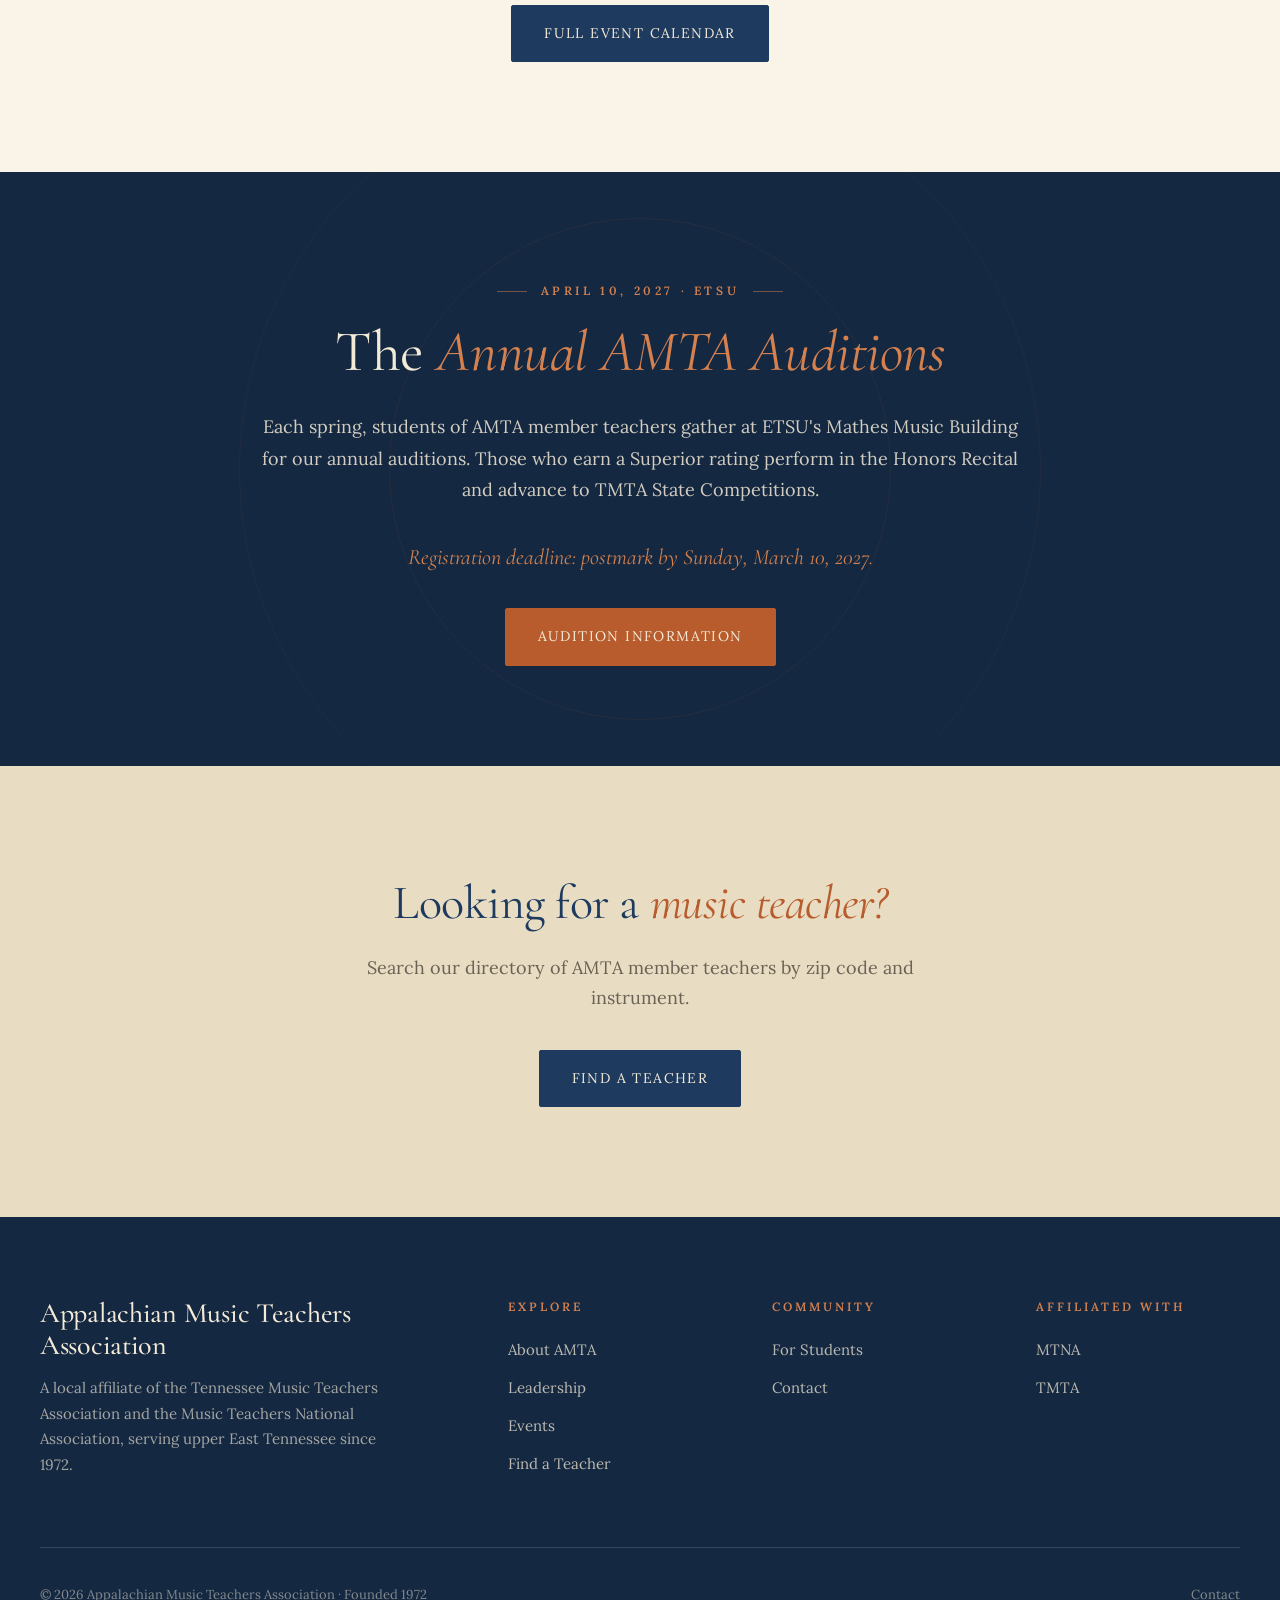
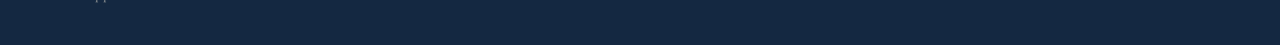
==== commit 8a6b2d5e: "Update registration deadline for auditions" ====
--- a/index.html
+++ b/index.html
@@ -484,7 +484,7 @@
     <div class="section-eyebrow">April 10, 2027 · ETSU</div>
     <h2>The <em>Annual AMTA Auditions</em></h2>
     <p>Each spring, students of AMTA member teachers gather at ETSU's Mathes Music Building for our annual auditions. Those who earn a Superior rating perform in the Honors Recital and advance to TMTA State Competitions.</p>
-    <p class="deadline">Registration deadline: postmark by Sunday, March 15, 2027.</p>
+    <p class="deadline">Registration deadline: postmark by Sunday, March 10, 2027.</p>
     <a href="for-students.html" class="btn btn-primary">Audition Information</a>
   </div>
 </section>
